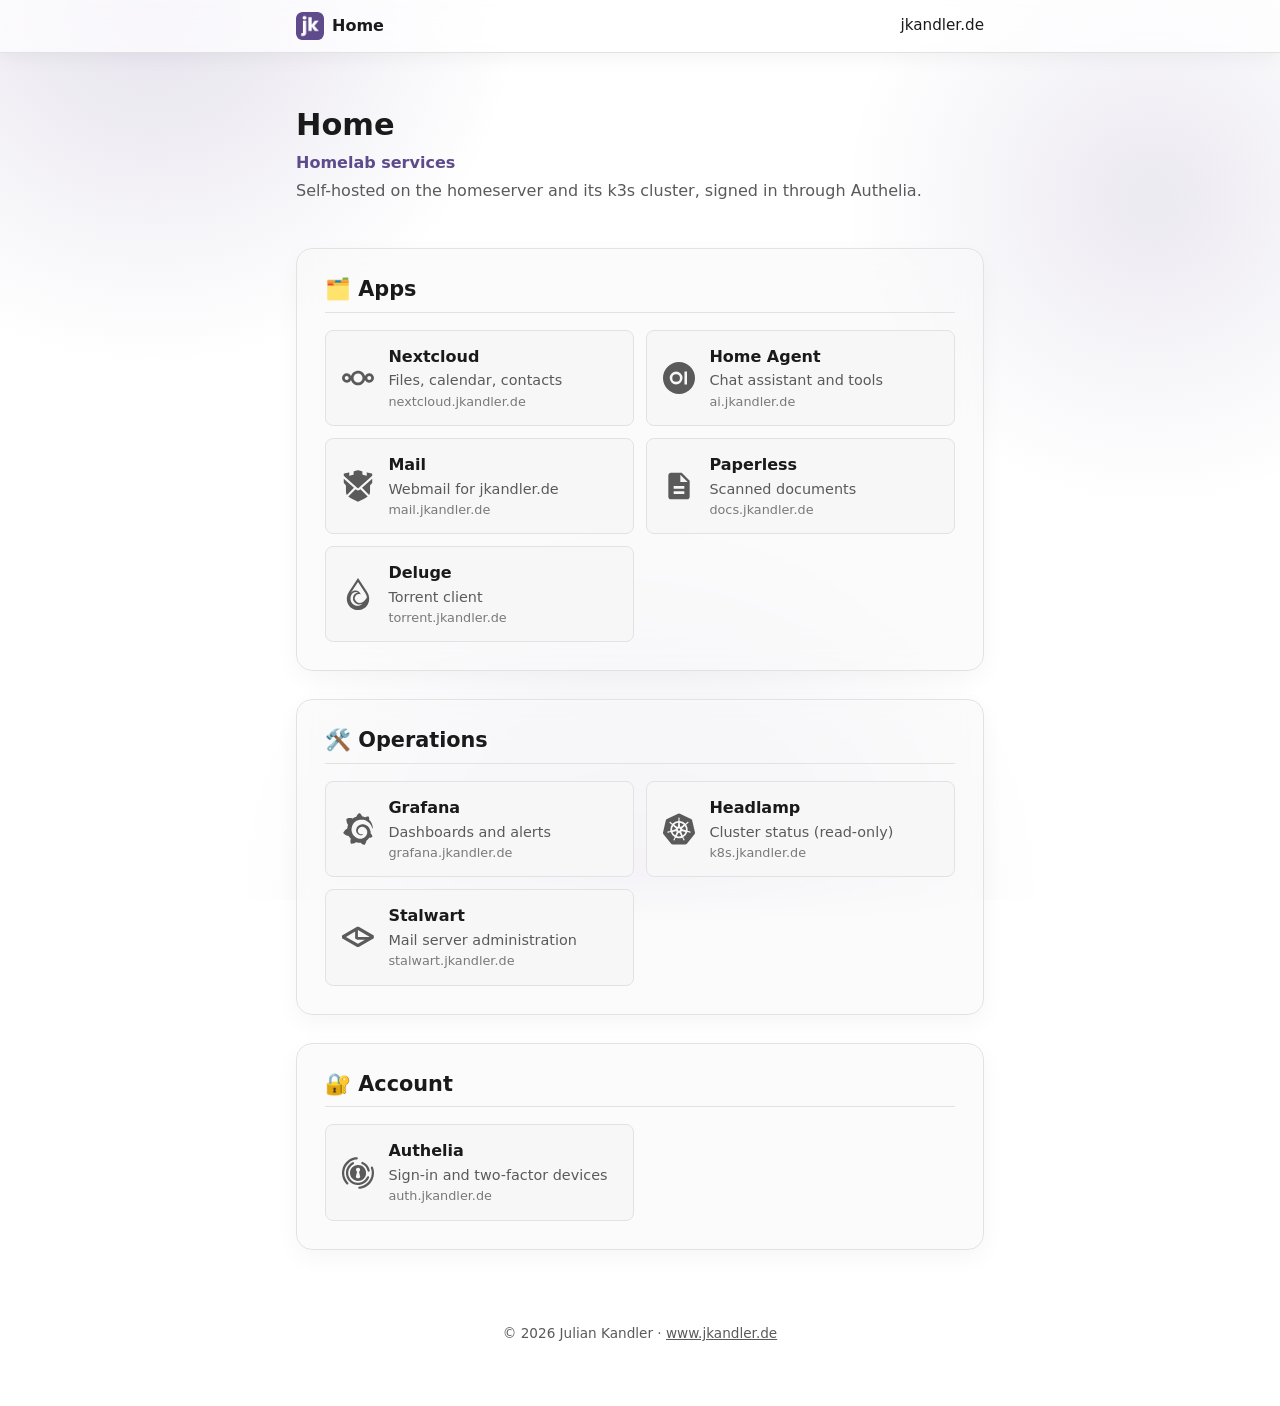
==== argocd/landing-page/files/index.html @ 65f0812f "Hand the landing page over to Argo CD A removed block with destroy = false drops module.landing_page" ====
<!DOCTYPE html>
<html lang="en">
<head>
  <meta charset="utf-8">
  <meta name="viewport" content="width=device-width, initial-scale=1">
  <title>Home · Julian Kandler</title>
  <link rel="icon" href="favicon-128.png" type="image/png">
  <link rel="stylesheet" href="style.css">
</head>
<body>
  <header class="topbar">
    <div class="topbar-inner">
      <span class="brand"><img class="brand-logo" src="favicon-128.png" width="32" height="32" alt="">Home</span>
      <a class="topbar-link" href="https://www.jkandler.de/">jkandler.de</a>
    </div>
  </header>

  <header class="hero">
    <h1>Home</h1>
    <p class="title">Homelab services</p>
    <p class="tagline">Self-hosted on the homeserver and its k3s cluster, signed in through Authelia.</p>
  </header>

  <main>
    <section aria-labelledby="apps-heading">
      <h2 id="apps-heading">🗂️ Apps</h2>
      <ul class="services">
        <li>
          <a href="https://nextcloud.jkandler.de/">
            <svg class="icon" viewBox="0 0 24 24" aria-hidden="true"><path d="M12.018 6.537c-2.5 0-4.6 1.712-5.241 4.015-.56-1.232-1.793-2.105-3.225-2.105A3.569 3.569 0 0 0 0 12a3.569 3.569 0 0 0 3.552 3.553c1.432 0 2.664-.874 3.224-2.106.641 2.304 2.742 4.016 5.242 4.016 2.487 0 4.576-1.693 5.231-3.977.569 1.21 1.783 2.067 3.198 2.067A3.568 3.568 0 0 0 24 12a3.569 3.569 0 0 0-3.553-3.553c-1.416 0-2.63.858-3.199 2.067-.654-2.284-2.743-3.978-5.23-3.977zm0 2.085c1.878 0 3.378 1.5 3.378 3.378 0 1.878-1.5 3.378-3.378 3.378A3.362 3.362 0 0 1 8.641 12c0-1.878 1.5-3.378 3.377-3.378zm-8.466 1.91c.822 0 1.467.645 1.467 1.468s-.644 1.467-1.467 1.468A1.452 1.452 0 0 1 2.085 12c0-.823.644-1.467 1.467-1.467zm16.895 0c.823 0 1.468.645 1.468 1.468s-.645 1.468-1.468 1.468A1.452 1.452 0 0 1 18.98 12c0-.823.644-1.467 1.467-1.467z"/></svg>
            <span class="text"><span class="label">Nextcloud</span><span class="description">Files, calendar, contacts</span><span class="host">nextcloud.jkandler.de</span></span>
          </a>
        </li>
        <li>
          <a href="https://ai.jkandler.de/">
            <svg class="icon" viewBox="0 0 500 500" aria-hidden="true"><path fill-rule="evenodd" d="M0 250a250 250 0 1 0 500 0 250 250 0 1 0-500 0zm335-100h40v200h-40zm-130 0a100 100 0 1 0 0 200 100 100 0 1 0 0-200zm0 40a60 60 0 1 1 0 120 60 60 0 1 1 0-120z"/></svg>
            <span class="text"><span class="label">Home Agent</span><span class="description">Chat assistant and tools</span><span class="host">ai.jkandler.de</span></span>
          </a>
        </li>
        <li>
          <a href="https://mail.jkandler.de/">
            <svg class="icon" viewBox="0 0 1000 1000" aria-hidden="true"><path d="M 373.467 557.247 L 55.226 271.52 L 55.226 385.564 C 55.226 398.153 62.453 415.6 71.355 424.501 L 107.525 460.671 C 116.426 469.573 123.653 487.02 123.653 499.609 L 123.653 682.08 C 123.655 718.462 133.336 750.017 152.047 778.668 L 373.467 557.247 Z"/><path d="M 626.533 557.247 L 944.774 271.52 L 944.774 396.969 C 944.774 403.263 941.16 411.987 936.709 416.437 L 884.411 468.736 C 879.96 473.186 876.347 481.91 876.347 488.204 L 876.347 682.08 C 876.345 718.462 866.664 750.017 847.953 778.668 L 626.533 557.247 Z"/><path d="M 500 638.743 L 500 638.743 C 466.206 638.738 448.855 625.316 424.448 603.033 L 197.809 829.672 C 261.382 884.635 364.213 931.859 500 990 Q 500 990 500 990 C 635.787 931.859 738.618 884.635 802.191 829.672 L 575.552 603.033 C 551.145 625.316 533.794 638.738 500 638.743 Z"/><path d="M 483.028 563.647 L 63.713 187.183 C 59.029 182.978 55.226 174.454 55.226 168.159 L 55.226 122.542 C 55.226 116.247 60.206 109.988 66.339 108.573 L 215.181 74.225 C 221.314 72.809 226.293 76.77 226.293 83.065 L 226.293 176.92 L 352.034 147.895 C 358.167 146.479 363.147 140.219 363.147 133.925 L 363.147 51.483 C 363.147 45.189 368.126 38.93 374.259 37.514 L 488.888 11.061 C 495.021 9.646 504.979 9.646 511.112 11.061 L 625.741 37.514 C 631.874 38.93 636.853 45.189 636.853 51.483 L 636.853 133.925 C 636.853 140.219 641.833 146.479 647.966 147.895 L 773.707 176.92 L 773.707 83.065 C 773.707 76.77 778.686 72.809 784.819 74.225 L 933.661 108.573 C 939.794 109.988 944.774 116.247 944.774 122.542 L 944.774 168.159 C 944.774 174.454 940.971 182.978 936.287 187.183 L 516.972 563.647 C 507.605 572.056 492.395 572.056 483.028 563.647 Z"/></svg>
            <span class="text"><span class="label">Mail</span><span class="description">Webmail for jkandler.de</span><span class="host">mail.jkandler.de</span></span>
          </a>
        </li>
        <li>
          <a href="https://docs.jkandler.de/">
            <svg class="icon" viewBox="0 0 24 24" aria-hidden="true"><path d="M14 2H6c-1.1 0-2 .9-2 2v16c0 1.1.9 2 2 2h12c1.1 0 2-.9 2-2V8l-6-6zm2 16H8v-2h8v2zm0-4H8v-2h8v2zm-3-5V3.5L18.5 9H13z"/></svg>
            <span class="text"><span class="label">Paperless</span><span class="description">Scanned documents</span><span class="host">docs.jkandler.de</span></span>
          </a>
        </li>
        <li>
          <a href="https://torrent.jkandler.de/">
            <svg class="icon" viewBox="0 0 24 24" aria-hidden="true"><path d="M18.766 10.341 12.006 0l-6.77 10.342c-1.945 2.97-2.191 6.432-.66 9.264C6.04 22.316 8.885 24 12.001 24c3.113 0 5.957-1.681 7.421-4.388 1.532-2.832 1.287-6.297-.657-9.27zm-10.082 6.9c1.433 2.554 3.608 3.045 6.585 2.102-1.7 1.848-5.188 2.337-7.557-.302-1.63-1.817-1.773-4.351-.642-6.468 1.132-2.117 3.388-2.706 5.012-1.551-3.723.09-4.43 4.38-3.398 6.218zm8.72-6.009c.723 1.107 1.152 2.267 1.314 3.418-3.354 5.763-7.862 4.879-9.062 1.377-.554-1.618 1.19-5.08 4.514-3.725-1.296-2.838-4.238-4.017-6.911-1.809a5.099 5.099 0 0 0-.609.66l5.355-8.179 5.398 8.258z"/></svg>
            <span class="text"><span class="label">Deluge</span><span class="description">Torrent client</span><span class="host">torrent.jkandler.de</span></span>
          </a>
        </li>
      </ul>
    </section>

    <section aria-labelledby="ops-heading">
      <h2 id="ops-heading">🛠️ Operations</h2>
      <ul class="services">
        <li>
          <a href="https://grafana.jkandler.de/">
            <svg class="icon" viewBox="0 0 24 24" aria-hidden="true"><path d="M23.02 10.59a8.578 8.578 0 0 0-.862-3.034 8.911 8.911 0 0 0-1.789-2.445c.337-1.342-.413-2.505-.413-2.505-1.292-.08-2.113.4-2.416.62-.052-.02-.102-.044-.154-.064-.22-.089-.446-.172-.677-.247-.231-.073-.47-.14-.711-.197a9.867 9.867 0 0 0-.875-.161C14.557.753 12.94 0 12.94 0c-1.804 1.145-2.147 2.744-2.147 2.744l-.018.093c-.098.029-.2.057-.298.088-.138.042-.275.094-.413.143-.138.055-.275.107-.41.166a8.869 8.869 0 0 0-1.557.87l-.063-.029c-2.497-.955-4.716.195-4.716.195-.203 2.658.996 4.33 1.235 4.636a11.608 11.608 0 0 0-.607 2.635C1.636 12.677.953 15.014.953 15.014c1.926 2.214 4.171 2.351 4.171 2.351.003-.002.006-.002.006-.005.285.509.615.994.986 1.446.156.19.32.371.488.548-.704 2.009.099 3.68.099 3.68 2.144.08 3.553-.937 3.849-1.173a9.784 9.784 0 0 0 3.164.501h.08l.055-.003.107-.002.103-.005.003.002c1.01 1.44 2.788 1.646 2.788 1.646 1.264-1.332 1.337-2.653 1.337-2.94v-.058c0-.02-.003-.039-.003-.06.265-.187.52-.387.758-.6a7.875 7.875 0 0 0 1.415-1.7c1.43.083 2.437-.885 2.437-.885-.236-1.49-1.085-2.216-1.264-2.354l-.018-.013-.016-.013a.217.217 0 0 1-.031-.02c.008-.092.016-.18.02-.27.011-.162.016-.323.016-.48v-.253l-.005-.098-.008-.135a1.891 1.891 0 0 0-.01-.13c-.003-.042-.008-.083-.013-.125l-.016-.124-.018-.122a6.215 6.215 0 0 0-2.032-3.73 6.015 6.015 0 0 0-3.222-1.46 6.292 6.292 0 0 0-.85-.048l-.107.002h-.063l-.044.003-.104.008a4.777 4.777 0 0 0-3.335 1.695c-.332.4-.592.84-.768 1.297a4.594 4.594 0 0 0-.312 1.817l.003.091c.005.055.007.11.013.164a3.615 3.615 0 0 0 .698 1.82 3.53 3.53 0 0 0 1.827 1.282c.33.098.66.14.971.137.039 0 .078 0 .114-.002l.063-.003c.02 0 .041-.003.062-.003.034-.002.065-.007.099-.01.007 0 .018-.003.028-.003l.031-.005.06-.008a1.18 1.18 0 0 0 .112-.02c.036-.008.072-.013.109-.024a2.634 2.634 0 0 0 .914-.415c.028-.02.056-.041.085-.065a.248.248 0 0 0 .039-.35.244.244 0 0 0-.309-.06l-.078.042c-.09.044-.184.083-.283.116a2.476 2.476 0 0 1-.475.096c-.028.003-.054.006-.083.006l-.083.002c-.026 0-.054 0-.08-.002l-.102-.006h-.012l-.024.006c-.016-.003-.031-.003-.044-.006-.031-.002-.06-.007-.091-.01a2.59 2.59 0 0 1-.724-.213 2.557 2.557 0 0 1-.667-.438 2.52 2.52 0 0 1-.805-1.475 2.306 2.306 0 0 1-.029-.444l.006-.122v-.023l.002-.031c.003-.021.003-.04.005-.06a3.163 3.163 0 0 1 1.352-2.29 3.12 3.12 0 0 1 .937-.43 2.946 2.946 0 0 1 .776-.101h.06l.07.002.045.003h.026l.07.005a4.041 4.041 0 0 1 1.635.49 3.94 3.94 0 0 1 1.602 1.662 3.77 3.77 0 0 1 .397 1.414l.005.076.003.075c.002.026.002.05.002.075 0 .024.003.052 0 .07v.065l-.002.073-.008.174a6.195 6.195 0 0 1-.08.639 5.1 5.1 0 0 1-.267.927 5.31 5.31 0 0 1-.624 1.13 5.052 5.052 0 0 1-3.237 2.014 4.82 4.82 0 0 1-.649.066l-.039.003h-.287a6.607 6.607 0 0 1-1.716-.265 6.776 6.776 0 0 1-3.4-2.274 6.75 6.75 0 0 1-.746-1.15 6.616 6.616 0 0 1-.714-2.596l-.005-.083-.002-.02v-.056l-.003-.073v-.096l-.003-.104v-.07l.003-.163c.008-.22.026-.45.054-.678a8.707 8.707 0 0 1 .28-1.355c.128-.444.286-.872.473-1.277a7.04 7.04 0 0 1 1.456-2.1 5.925 5.925 0 0 1 .953-.763c.169-.111.343-.213.524-.306.089-.05.182-.091.273-.135.047-.02.093-.042.138-.062a7.177 7.177 0 0 1 .714-.267l.145-.045c.049-.015.098-.026.148-.041.098-.029.197-.052.296-.076.049-.013.1-.02.15-.033l.15-.032.151-.028.076-.013.075-.01.153-.024c.057-.01.114-.013.171-.023l.169-.021c.036-.003.073-.008.106-.01l.073-.008.036-.003.042-.002c.057-.003.114-.008.171-.01l.086-.006h.023l.037-.003.145-.007a7.999 7.999 0 0 1 1.708.125 7.917 7.917 0 0 1 2.048.68 8.253 8.253 0 0 1 1.672 1.09l.09.077.089.078c.06.052.114.107.171.159.057.052.112.106.166.16.052.055.107.107.159.164a8.671 8.671 0 0 1 1.41 1.978c.012.026.028.052.04.078l.04.078.075.156c.023.051.05.1.07.153l.065.15a8.848 8.848 0 0 1 .45 1.34.19.19 0 0 0 .201.142.186.186 0 0 0 .172-.184c.01-.246.002-.532-.024-.856z"/></svg>
            <span class="text"><span class="label">Grafana</span><span class="description">Dashboards and alerts</span><span class="host">grafana.jkandler.de</span></span>
          </a>
        </li>
        <li>
          <a href="https://k8s.jkandler.de/">
            <svg class="icon" viewBox="0 0 24 24" aria-hidden="true"><path d="M10.204 14.35l.007.01-.999 2.413a5.171 5.171 0 0 1-2.075-2.597l2.578-.437.004.005a.44.44 0 0 1 .484.606zm-.833-2.129a.44.44 0 0 0 .173-.756l.002-.011L7.585 9.7a5.143 5.143 0 0 0-.73 3.255l2.514-.725.002-.009zm1.145-1.98a.44.44 0 0 0 .699-.337l.01-.005.15-2.62a5.144 5.144 0 0 0-3.01 1.442l2.147 1.523.004-.002zm.76 2.75l.723.349.722-.347.18-.78-.5-.623h-.804l-.5.623.179.779zm1.5-3.095a.44.44 0 0 0 .7.336l.008.003 2.134-1.513a5.188 5.188 0 0 0-2.992-1.442l.148 2.615.002.001zm10.876 5.97l-5.773 7.181a1.6 1.6 0 0 1-1.248.594l-9.261.003a1.6 1.6 0 0 1-1.247-.596l-5.776-7.18a1.583 1.583 0 0 1-.307-1.34L2.1 5.573c.108-.47.425-.864.863-1.073L11.305.513a1.606 1.606 0 0 1 1.385 0l8.345 3.985c.438.209.755.604.863 1.073l2.062 8.955c.108.47-.005.963-.308 1.34zm-3.289-2.057c-.042-.01-.103-.026-.145-.034-.174-.033-.315-.025-.479-.038-.35-.037-.638-.067-.895-.148-.105-.04-.18-.165-.216-.216l-.201-.059a6.45 6.45 0 0 0-.105-2.332 6.465 6.465 0 0 0-.936-2.163c.052-.047.15-.133.177-.159.008-.09.001-.183.094-.282.197-.185.444-.338.743-.522.142-.084.273-.137.415-.242.032-.024.076-.062.11-.089.24-.191.295-.52.123-.736-.172-.216-.506-.236-.745-.045-.034.027-.08.062-.111.088-.134.116-.217.23-.33.35-.246.25-.45.458-.673.609-.097.056-.239.037-.303.033l-.19.135a6.545 6.545 0 0 0-4.146-2.003l-.012-.223c-.065-.062-.143-.115-.163-.25-.022-.268.015-.557.057-.905.023-.163.061-.298.068-.475.001-.04-.001-.099-.001-.142 0-.306-.224-.555-.5-.555-.275 0-.499.249-.499.555l.001.014c0 .041-.002.092 0 .128.006.177.044.312.067.475.042.348.078.637.056.906a.545.545 0 0 1-.162.258l-.012.211a6.424 6.424 0 0 0-4.166 2.003 8.373 8.373 0 0 1-.18-.128c-.09.012-.18.04-.297-.029-.223-.15-.427-.358-.673-.608-.113-.12-.195-.234-.329-.349-.03-.026-.077-.062-.111-.088a.594.594 0 0 0-.348-.132.481.481 0 0 0-.398.176c-.172.216-.117.546.123.737l.007.005.104.083c.142.105.272.159.414.242.299.185.546.338.743.522.076.082.09.226.1.288l.16.143a6.462 6.462 0 0 0-1.02 4.506l-.208.06c-.055.072-.133.184-.215.217-.257.081-.546.11-.895.147-.164.014-.305.006-.48.039-.037.007-.09.02-.133.03l-.004.002-.007.002c-.295.071-.484.342-.423.608.061.267.349.429.645.365l.007-.001.01-.003.129-.029c.17-.046.294-.113.448-.172.33-.118.604-.217.87-.256.112-.009.23.069.288.101l.217-.037a6.5 6.5 0 0 0 2.88 3.596l-.09.218c.033.084.069.199.044.282-.097.252-.263.517-.452.813-.091.136-.185.242-.268.399-.02.037-.045.095-.064.134-.128.275-.034.591.213.71.248.12.556-.007.69-.282v-.002c.02-.039.046-.09.062-.127.07-.162.094-.301.144-.458.132-.332.205-.68.387-.897.05-.06.13-.082.215-.105l.113-.205a6.453 6.453 0 0 0 4.609.012l.106.192c.086.028.18.042.256.155.136.232.229.507.342.84.05.156.074.295.145.457.016.037.043.09.062.129.133.276.442.402.69.282.247-.118.341-.435.213-.71-.02-.039-.045-.096-.065-.134-.083-.156-.177-.261-.268-.398-.19-.296-.346-.541-.443-.793-.04-.13.007-.21.038-.294-.018-.022-.059-.144-.083-.202a6.499 6.499 0 0 0 2.88-3.622c.064.01.176.03.213.038.075-.05.144-.114.28-.104.266.039.54.138.87.256.154.06.277.128.448.173.036.01.088.019.13.028l.009.003.007.001c.297.064.584-.098.645-.365.06-.266-.128-.537-.423-.608zM16.4 9.701l-1.95 1.746v.005a.44.44 0 0 0 .173.757l.003.01 2.526.728a5.199 5.199 0 0 0-.108-1.674A5.208 5.208 0 0 0 16.4 9.7zm-4.013 5.325a.437.437 0 0 0-.404-.232.44.44 0 0 0-.372.233h-.002l-1.268 2.292a5.164 5.164 0 0 0 3.326.003l-1.27-2.296h-.01zm1.888-1.293a.44.44 0 0 0-.27.036.44.44 0 0 0-.214.572l-.003.004 1.01 2.438a5.15 5.15 0 0 0 2.081-2.615l-2.6-.44-.004.005z"/></svg>
            <span class="text"><span class="label">Headlamp</span><span class="description">Cluster status (read-only)</span><span class="host">k8s.jkandler.de</span></span>
          </a>
        </li>
        <li>
          <a href="https://stalwart.jkandler.de/">
            <svg class="icon" viewBox="99.5 67.6 94.9 94.9" aria-hidden="true"><path d="M149.1,84.7h-4.8l-44.8,25.9v8.3l44.8,25.9h4.8l44.8-25.9v-8.3L149.1,84.7z M182,114.7h-35.3V94.4L182,114.7z M146.7,135.1l-35.3-20.4l27-15.6v15.6v4.1v0.5l6.3,3.6h22.9L146.7,135.1z"/></svg>
            <span class="text"><span class="label">Stalwart</span><span class="description">Mail server administration</span><span class="host">stalwart.jkandler.de</span></span>
          </a>
        </li>
      </ul>
    </section>

    <section aria-labelledby="account-heading">
      <h2 id="account-heading">🔐 Account</h2>
      <ul class="services">
        <li>
          <a href="https://auth.jkandler.de/">
            <svg class="icon" viewBox="0 0 24 24" aria-hidden="true"><path d="M10.624.191c-.324.023-.655.011-.97.073-2.883.568-5.244 2.01-7.074 4.3C1.42 6.014.624 7.652.243 9.48c-.25 1.2-.294 2.402-.191 3.627.237 2.832 1.377 5.233 3.345 7.26.332.341.775.348 1.1.055.39-.35.442-.735.124-1.149-.271-.353-.588-.671-.85-1.03-1.625-2.208-2.343-4.674-2.04-7.411.305-2.773 1.6-5.022 3.723-6.795 1.517-1.267 3.288-1.983 5.248-2.24.272-.037.552-.083.803-.186.32-.132.478-.564.4-.923-.085-.384-.355-.483-.702-.477-.194.004-.387 0-.58 0v-.02zm4.639 3.41c-.312-.008-.582.197-.722.512-.176.4-.027.854.367 1.096.123.075.256.134.385.199 1.485.737 2.619 1.834 3.319 3.342.257.554.423 1.15.636 1.726.162.441.509.656.92.579.425-.08.67-.392.668-.952-.016-.081-.035-.261-.082-.435-.535-1.97-1.579-3.616-3.21-4.847-.598-.453-1.28-.812-1.958-1.14a.782.782 0 0 0-.323-.08zm-6.939.23a.903.903 0 0 0-.492.144c-.648.388-1.325.764-1.88 1.266-2.323 2.098-3.262 4.755-2.905 7.84.55 4.74 4.6 8.021 8.9 7.904l.868-.001a.99.99 0 0 0 .109-.007c2.491-.312 4.58-1.387 6.146-3.36.488-.615.86-1.336 1.2-2.049.248-.523-.032-.982-.56-1.12-.38-.1-.72.112-.974.509-.473.737-.89 1.54-1.491 2.16-1.479 1.52-3.322 2.28-5.466 2.199-2.405-.091-4.337-1.127-5.758-3.056-1.088-1.475-1.49-3.168-1.32-4.984.184-1.987 1.038-3.644 2.57-4.927.423-.354.908-.633 1.365-.946.458-.314.568-.715.314-1.15-.153-.262-.371-.413-.626-.422zm3.417 2.167C8.724 6.056 6.02 8.625 6 12 5.98 15.29 8.712 18.017 12 18.02c3.339.005 6.078-2.618 6.062-6.025C18.048 8.45 15.192 5.911 12.034 6a5.726 5.726 0 0 0-.293-.002zm10.752 1.164a.91.91 0 0 0-.137.002c-.404.033-.642.295-.74.646-.053.187-.01.432.064.62a9.546 9.546 0 0 1 .648 3.753 9.994 9.994 0 0 1-1.32 4.76c-1.617 2.84-4.04 4.53-7.243 5.12-.343.063-.694.095-1.033.174-.434.103-.688.473-.641.882.044.38.34.646.769.684.132.012.265.002.398.002l-.001-.003c.145 0 .29.005.434-.002.084-.004.167-.028.25-.04 1.847-.282 3.518-.99 5.037-2.068 1.708-1.213 3.001-2.78 3.897-4.665 1.1-2.317 1.375-4.752.906-7.264-.13-.694-.354-1.376-.584-2.046-.125-.362-.389-.537-.704-.555zm-10.449.862c.13 0 .261.016.392.05.708.18 1.16.787 1.158 1.553.027.504-.211.888-.588 1.183-.207.163-.236.32-.176.558.264 1.052.52 2.107.763 3.164.13.568-.019.872-.522 1.174-.675.404-1.666.354-2.29-.13-.315-.244-.427-.573-.331-.966.252-1.031.494-2.064.762-3.09.086-.33.041-.554-.225-.794-.581-.523-.682-1.253-.317-1.903a1.57 1.57 0 0 1 1.374-.8z"/></svg>
            <span class="text"><span class="label">Authelia</span><span class="description">Sign-in and two-factor devices</span><span class="host">auth.jkandler.de</span></span>
          </a>
        </li>
      </ul>
    </section>
  </main>

  <footer class="site-footer">
    <p>&copy; 2026 Julian Kandler · <a href="https://www.jkandler.de/">www.jkandler.de</a></p>
  </footer>
</body>
</html>
---- argocd/landing-page/files/style.css ----
/* Tokens and surfaces follow www.jkandler.de (KandlerLi/website/site/style.css). */

:root {
  color-scheme: light dark;
  --bg: #ffffff;
  --fg: #1a1a1a;
  --muted: #5a5a5a;
  --accent: #5f4b8b;
  --border: #e2e2e2;
  --card-bg: #f7f7f8;
  --max-width: 46rem;
  --topbar-height: 3.25rem;
}

@media (prefers-color-scheme: dark) {
  :root {
    --bg: #14161a;
    --fg: #eaeaea;
    --muted: #a3a3a3;
    --accent: #a695d6;
    --border: #2a2d33;
    --card-bg: #1c1f24;
  }
}

* {
  box-sizing: border-box;
}

body {
  margin: 0;
  background-color: var(--bg);
  color: var(--fg);
  font-family: system-ui, -apple-system, "Segoe UI", Roboto, sans-serif;
  line-height: 1.55;
}

@supports (background: color-mix(in srgb, red 50%, transparent)) {
  body {
    background-image:
      radial-gradient(38rem 38rem at 12% 0%, color-mix(in srgb, var(--accent) 16%, transparent), transparent 60%),
      radial-gradient(32rem 32rem at 90% 22%, color-mix(in srgb, var(--accent) 12%, transparent), transparent 60%),
      radial-gradient(42rem 42rem at 50% 100%, color-mix(in srgb, var(--accent) 10%, transparent), transparent 60%);
    background-repeat: no-repeat;
    background-attachment: fixed;
  }
}

main,
.hero,
.topbar-inner {
  max-width: var(--max-width);
  margin: 0 auto;
  padding: 0 1.5rem;
}

/* Topbar */

.topbar {
  position: sticky;
  top: 0;
  z-index: 50;
  background: var(--bg);
  border-bottom: 1px solid var(--border);
  box-shadow: 0 1px 0 rgba(255, 255, 255, 0.12) inset, 0 4px 20px rgba(0, 0, 0, 0.05);
}

.topbar-inner {
  display: flex;
  align-items: center;
  height: var(--topbar-height);
}

.brand {
  font-weight: 700;
  margin-right: auto;
  display: flex;
  align-items: center;
  gap: 0.5rem;
}

.brand-logo {
  width: 1.75rem;
  height: 1.75rem;
  border-radius: 0.4rem;
}

.topbar-link {
  color: var(--fg);
  text-decoration: none;
  font-size: 0.95rem;
}

.topbar-link:hover {
  color: var(--accent);
}

/* Hero */

.hero {
  padding-top: 3rem;
  padding-bottom: 1rem;
}

.hero h1 {
  margin: 0;
  font-size: 1.9rem;
}

.title {
  margin: 0.15rem 0 0;
  font-weight: 600;
  color: var(--accent);
}

.tagline {
  margin: 0.25rem 0 0;
  color: var(--muted);
}

/* Sections */

section {
  background: var(--card-bg);
  border: 1px solid var(--border);
  border-radius: 1rem;
  padding: 1.5rem 1.75rem 1.75rem;
  margin: 1.75rem 0;
  box-shadow: inset 0 1px 0 rgba(255, 255, 255, 0.15), 0 8px 24px rgba(0, 0, 0, 0.04);
}

@supports (backdrop-filter: blur(1px)) or (-webkit-backdrop-filter: blur(1px)) {
  .topbar {
    background: color-mix(in srgb, var(--bg) 70%, transparent);
    -webkit-backdrop-filter: blur(16px) saturate(160%);
    backdrop-filter: blur(16px) saturate(160%);
  }

  section {
    background: color-mix(in srgb, var(--card-bg) 55%, transparent);
    -webkit-backdrop-filter: blur(16px) saturate(160%);
    backdrop-filter: blur(16px) saturate(160%);
  }
}

h2 {
  font-size: 1.3rem;
  border-bottom: 1px solid var(--border);
  padding-bottom: 0.4rem;
  margin-top: 0;
}

/* Service tiles */

.services {
  list-style: none;
  margin: 0;
  padding: 0;
  display: grid;
  grid-template-columns: repeat(auto-fill, minmax(16rem, 1fr));
  gap: 0.75rem;
}

.services a {
  display: flex;
  align-items: center;
  gap: 0.9rem;
  height: 100%;
  padding: 0.85rem 1rem;
  background: var(--card-bg);
  border: 1px solid var(--border);
  border-radius: 0.5rem;
  color: var(--fg);
  text-decoration: none;
  transition: border-color 0.15s ease, color 0.15s ease;
}

.services a:hover,
.services a:focus-visible {
  border-color: var(--accent);
}

.services a:hover .icon,
.services a:focus-visible .icon,
.services a:hover .label,
.services a:focus-visible .label {
  color: var(--accent);
}

.icon {
  flex: none;
  width: 2rem;
  height: 2rem;
  fill: currentColor;
  color: var(--muted);
  transition: color 0.15s ease;
}

.text {
  display: flex;
  flex-direction: column;
  min-width: 0;
}

.label {
  font-weight: 600;
}

.description {
  color: var(--muted);
  font-size: 0.9rem;
}

.host {
  color: var(--muted);
  font-size: 0.8rem;
  opacity: 0.8;
}

main {
  padding-bottom: 2rem;
}

.site-footer {
  max-width: var(--max-width);
  margin: 0 auto;
  padding: 0 1.5rem 3rem;
  color: var(--muted);
  font-size: 0.85rem;
  text-align: center;
}

.site-footer a {
  color: var(--muted);
}

.site-footer a:hover {
  color: var(--accent);
}
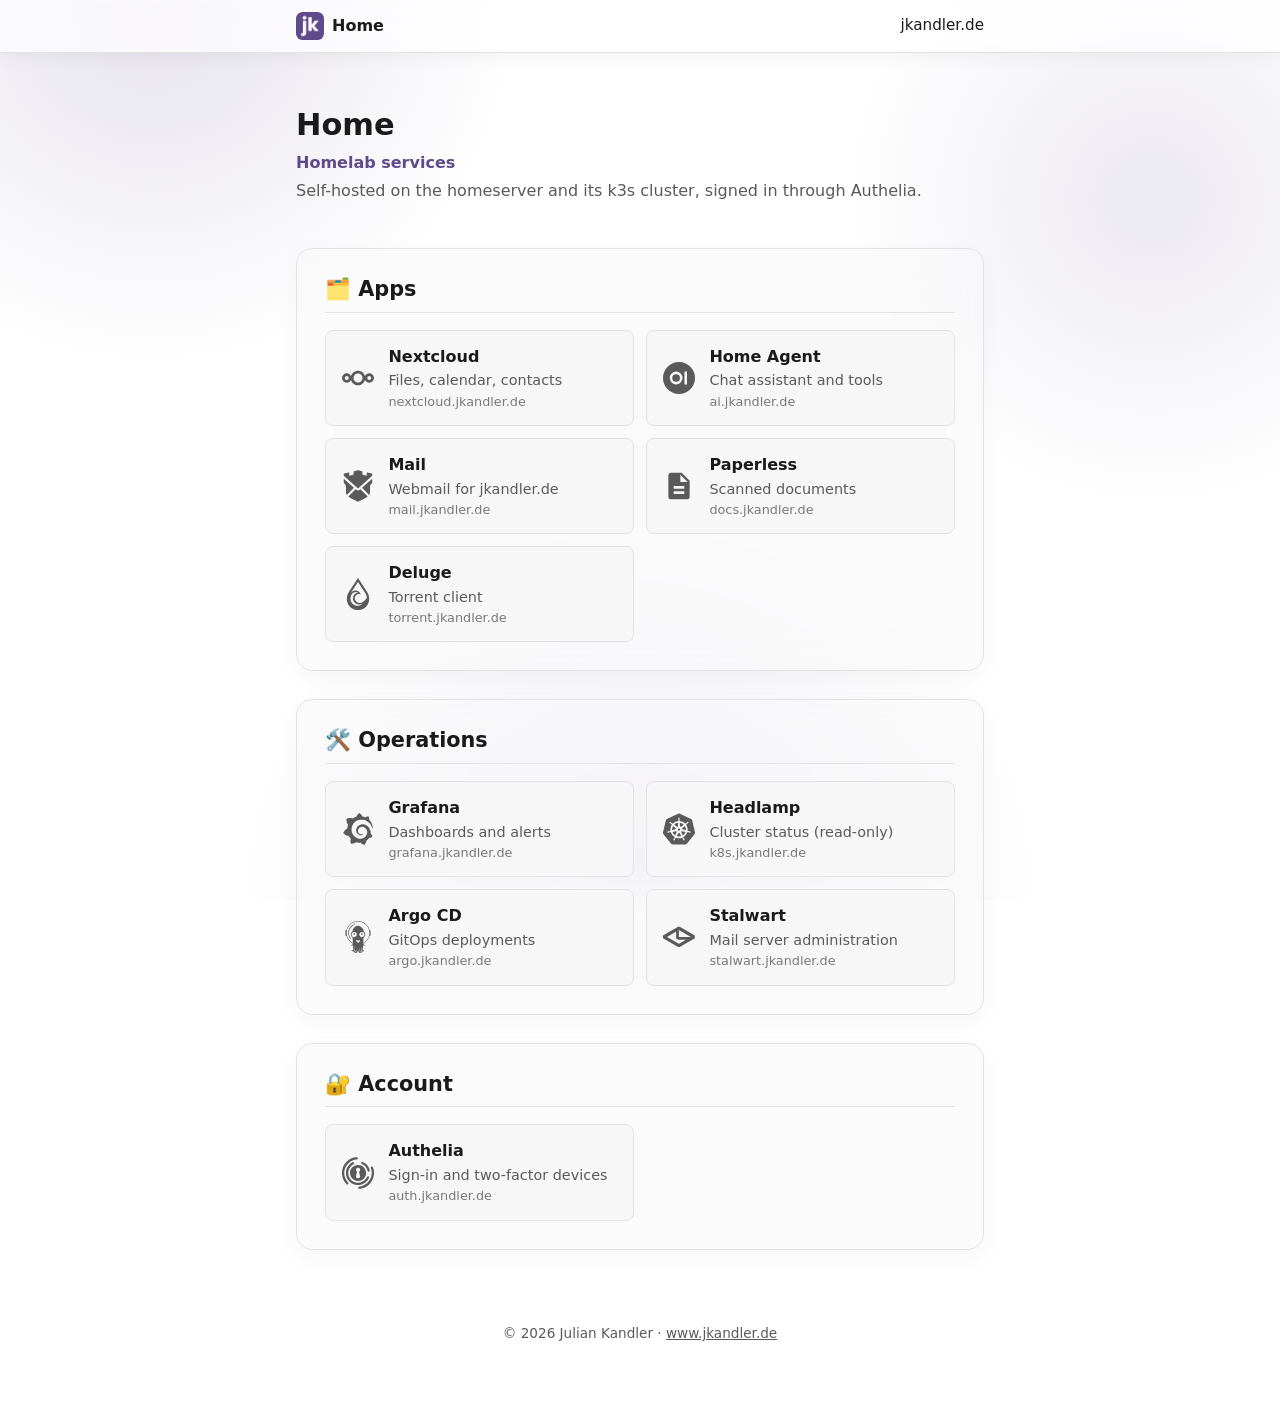
==== commit 54e271ee: "Route argo.jkandler.de to Argo CD behind Authelia Forward-auth on the route, limited by an Authelia " ====
--- a/argocd/landing-page/files/index.html
+++ b/argocd/landing-page/files/index.html
@@ -74,6 +74,12 @@
           </a>
         </li>
         <li>
+          <a href="https://argo.jkandler.de/">
+            <svg class="icon" viewBox="0 0 24 24" aria-hidden="true"><path d="M12.581 0c.436.037.871.1 1.299.186 1.679.383 3.121 1.213 4.382 2.365 1.161 1.06 1.917 2.372 2.335 3.881.089.321.216.56.586.624.205.035.238.245.239.43.003.646.002 1.294.002 1.94l-.002 1.21c-.001.356-.116.479-.466.474-.211-.003-.293.119-.344.291-.146.489-.33.966-.552 1.426-.818 1.682-2.084 2.938-3.688 3.87-.077.045-.155.088-.233.131-.252.137-.258.146-.155.415.114.299.358.529.664.625.269.096.553.134.827.21a.672.672 0 0 1 .236.094c-.066.082-.156.067-.231.082-.36.073-.713.184-1.086.17a1.275 1.275 0 0 1-.438-.064c-.114-.045-.152-.006-.176.109a5.354 5.354 0 0 0-.084.92c-.015.617-.071 1.23-.112 1.844-.042.598-.018.651.558.842.281.094.563.187.842.286.069.024.15.038.192.117-.04.057-.098.035-.146.035-.493.003-.985.005-1.478.001-.524-.005-.806-.282-.845-.803-.055-.762-.12-1.524-.182-2.286a.947.947 0 0 0-.026-.12c-.079.455-.065.879-.084 1.298-.023.528-.008 1.057-.007 1.584 0 .27.086.388.335.483.359.135.711.295 1.114.262.141-.012.276.062.402.129.032.017.073.033.069.073-.004.043-.049.047-.084.045-.657-.019-1.317.065-1.972-.028-.323-.046-.533-.236-.631-.552-.094-.303-.114-.617-.137-.93-.046-.626-.078-1.253-.116-1.88a.222.222 0 0 0-.061-.171.282.282 0 0 0-.031.193c-.002.956-.002 1.911-.001 2.866 0 .388.123.575.494.708.481.172.976.298 1.47.423.11.028.225.047.242.192h-1.852c-.051-.01-.103-.022-.155-.03-.701-.1-1.001-.372-1.143-1.042l-.067-.331-.226-1.103c-.069.12-.118.25-.144.386-.083.399-.151.802-.243 1.2-.113.493-.444.763-.932.857l-.33.063H8.558c.057-.171.216-.185.355-.221.476-.127.96-.223 1.417-.409a.603.603 0 0 0 .397-.521c.058-.435.002-.865-.013-1.296a1.528 1.528 0 0 0-.078-.315.405.405 0 0 0-.071.207c-.026.296-.049.591-.075.886-.038.432-.273.716-.679.81a1.702 1.702 0 0 1-.37.045c-.557.003-1.115-.001-1.673-.005-.048 0-.109.019-.148-.065.178-.103.377-.168.582-.187a5.67 5.67 0 0 0 .939-.193c.42-.114.522-.249.512-.687-.023-.931-.091-1.86-.069-2.791.004-.184.001-.368.001-.551a2.387 2.387 0 0 0-.05.385 40.299 40.299 0 0 1-.186 2.623c-.052.513-.296.748-.804.805-.446.051-.889.002-1.332-.02-.108-.006-.234.012-.339-.064.043-.066.106-.07.16-.087.362-.115.725-.224 1.086-.344.246-.081.35-.235.355-.492a2.241 2.241 0 0 0-.003-.232 45.315 45.315 0 0 1-.105-2.149 5.487 5.487 0 0 0-.035-.478c-.024-.188-.131-.287-.295-.258-.505.092-.99-.006-1.473-.139-.059-.016-.134-.007-.178-.088a.986.986 0 0 1 .285-.09c.255-.052.507-.121.753-.208.312-.112.564-.347.695-.651.089-.203.056-.317-.112-.398-1.418-.683-2.512-1.73-3.391-3.017a8.152 8.152 0 0 1-1.123-2.447c-.067-.246-.156-.3-.383-.26-.306.053-.401.006-.535-.273v-3.49c.144-.303.205-.341.534-.329.235.01.247-.004.309-.242.396-1.508 1.082-2.861 2.171-3.988C6.9 1.42 8.523.631 10.34.203c.456-.108.922-.15 1.387-.203h.854Zm7.974 8.948a7.34 7.34 0 0 0-.048-.938 8.353 8.353 0 0 0-.099-.65c-.598-2.964-2.344-5.02-5.051-6.268-1.553-.715-3.21-.835-4.878-.511-3.248.633-5.396 2.583-6.539 5.652-.436 1.173-.495 2.406-.37 3.65.087.935.339 1.846.745 2.694.585 1.213 1.444 2.207 2.477 3.058.343.286.719.528 1.121.719.235.111.247.105.245-.146.006-.16.003-.32-.009-.48-.125-1.02-.142-2.045-.169-3.069a.392.392 0 0 0-.184-.353c-.385-.268-.713-.592-.921-1.019-.474-.97-.372-2.361.813-3.215.136-.097.217-.19.198-.373a1.724 1.724 0 0 1 .031-.442c.177-1.187.748-2.138 1.722-2.84.68-.492 1.442-.772 2.286-.782.483-.007.953.11 1.414.244 1.609.467 2.846 2.07 2.845 3.697a.64.64 0 0 0 .268.565c.463.371.821.83.943 1.426.22 1.077-.083 1.982-.979 2.634-.266.194-.347.406-.333.698.002.047 0 .095-.002.142l-.062 1.439c-.025.586-.138 1.165-.117 1.754.008.223.006.226.201.128a7.46 7.46 0 0 0 2.393-1.903c1.32-1.577 2.074-3.372 2.059-5.511ZM9.117 12.102c1.489.021 2.443-1.578 1.716-2.879a1.937 1.937 0 0 0-1.699-.991c-1.094-.004-1.954.822-1.958 1.881-.005 1.148.813 1.985 1.941 1.989Zm5.794 0c1.101.002 1.935-.823 1.935-1.917 0-1.091-.846-1.949-1.92-1.947-1.064.003-1.94.866-1.943 1.915-.003 1.105.831 1.948 1.928 1.949Zm-1.472 1.937c-.208.128-.407.277-.63.384-.536.257-1.063.257-1.579-.048-.158-.094-.308-.201-.464-.298-.047-.028-.092-.103-.15-.062-.044.03-.01.1-.001.151.037.179.064.362.082.544.027.565.293.992.742 1.31a.984.984 0 0 0 .791.186c.565-.119 1.025-.614 1.124-1.218.043-.266.005-.544.109-.803a.133.133 0 0 0-.024-.146Zm-8.78-4.92c-.012-1.102.143-2.055.54-2.961.633-1.443 1.642-2.553 2.98-3.374a.378.378 0 0 1 .459.067c.06.06.036.118.01.178a1.09 1.09 0 0 1-.48.51c-1.079.639-1.829 1.571-2.357 2.688a6.325 6.325 0 0 0-.618 2.986c.055 1.309.439 2.516 1.213 3.588.088.104.148.23.173.365.01.08.059.168-.031.228a.312.312 0 0 1-.288.041.502.502 0 0 1-.234-.185c-.72-.979-1.193-2.056-1.331-3.273-.036-.326-.004-.653-.036-.858ZM8.94 2.34a.373.373 0 0 1 .378-.382c.211.001.409.226.416.473.004.138-.309.39-.476.386-.189-.005-.318-.2-.318-.477Zm-.465 7.48a.609.609 0 0 1 .586-.631c.38-.003.671.271.675.633.004.356-.27.622-.639.621-.38-.002-.621-.241-.622-.623Zm6.496.623c-.381-.002-.625-.255-.621-.646a.635.635 0 0 1 .596-.613.656.656 0 0 1 .669.643c.001.354-.275.618-.644.616Z"/></svg>
+            <span class="text"><span class="label">Argo CD</span><span class="description">GitOps deployments</span><span class="host">argo.jkandler.de</span></span>
+          </a>
+        </li>
+        <li>
           <a href="https://stalwart.jkandler.de/">
             <svg class="icon" viewBox="99.5 67.6 94.9 94.9" aria-hidden="true"><path d="M149.1,84.7h-4.8l-44.8,25.9v8.3l44.8,25.9h4.8l44.8-25.9v-8.3L149.1,84.7z M182,114.7h-35.3V94.4L182,114.7z M146.7,135.1l-35.3-20.4l27-15.6v15.6v4.1v0.5l6.3,3.6h22.9L146.7,135.1z"/></svg>
             <span class="text"><span class="label">Stalwart</span><span class="description">Mail server administration</span><span class="host">stalwart.jkandler.de</span></span>
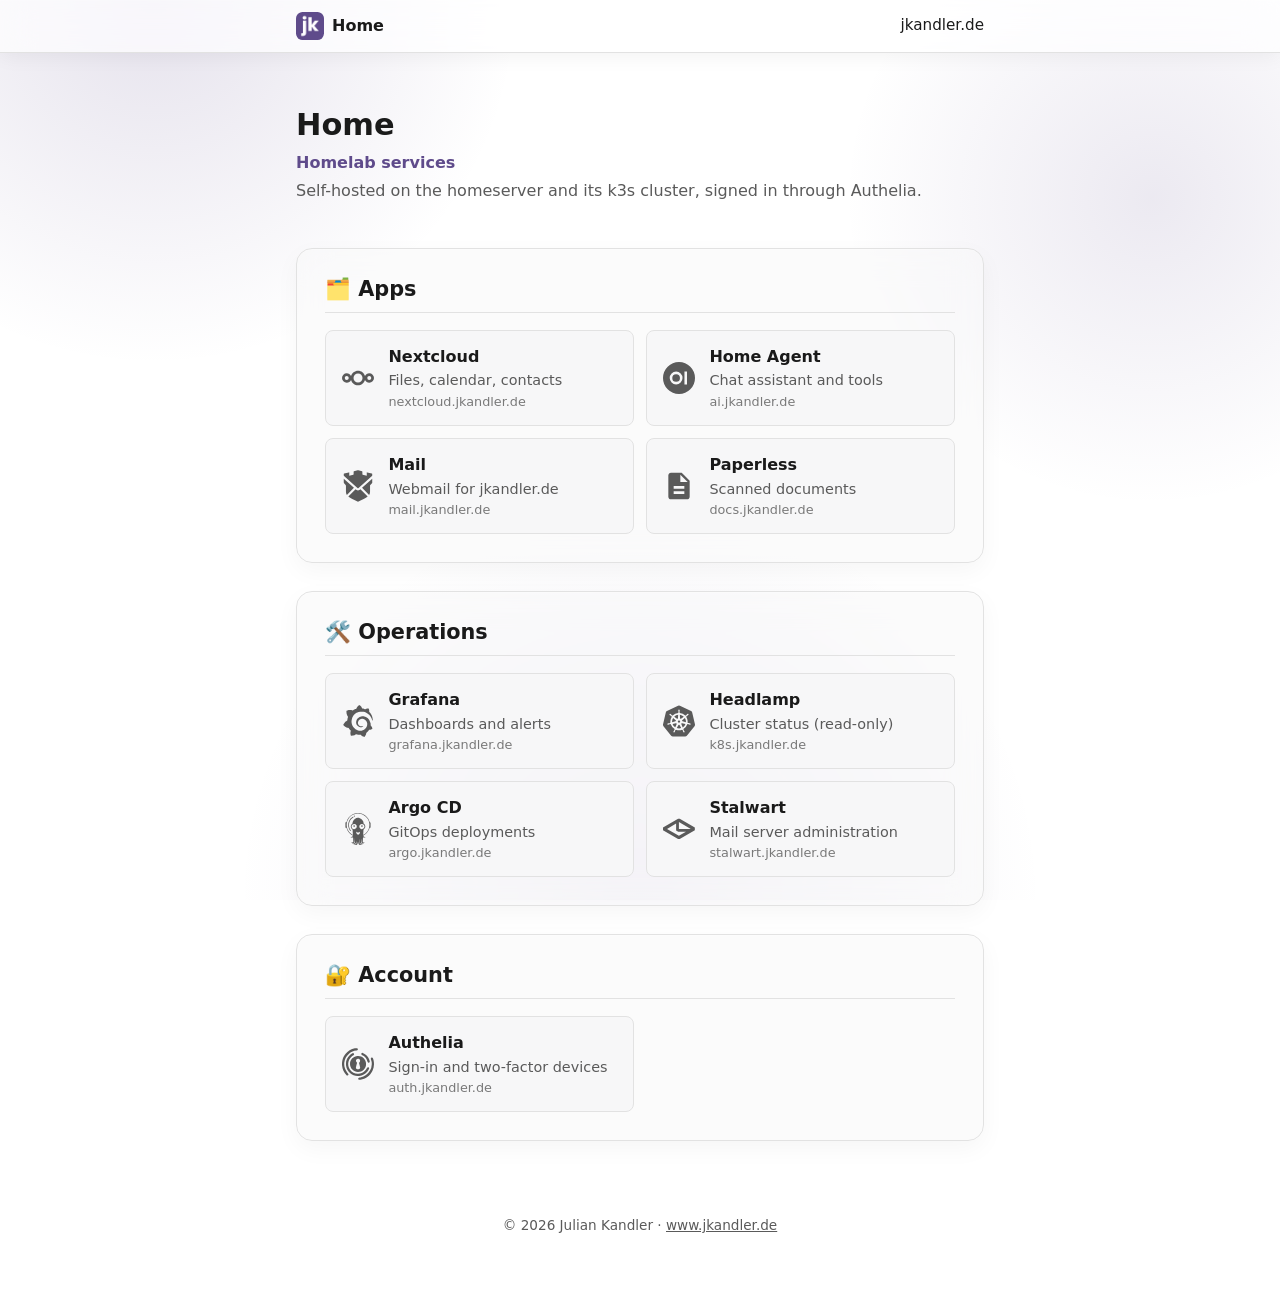
==== commit 357b6957: "Retire qBittorrent, step 1: let Argo CD prune it qBittorrent is unused. Dropping its Deployment, Ser" ====
--- a/argocd/landing-page/files/index.html
+++ b/argocd/landing-page/files/index.html
@@ -47,12 +47,6 @@
           <a href="https://docs.jkandler.de/">
             <svg class="icon" viewBox="0 0 24 24" aria-hidden="true"><path d="M14 2H6c-1.1 0-2 .9-2 2v16c0 1.1.9 2 2 2h12c1.1 0 2-.9 2-2V8l-6-6zm2 16H8v-2h8v2zm0-4H8v-2h8v2zm-3-5V3.5L18.5 9H13z"/></svg>
             <span class="text"><span class="label">Paperless</span><span class="description">Scanned documents</span><span class="host">docs.jkandler.de</span></span>
-          </a>
-        </li>
-        <li>
-          <a href="https://torrent.jkandler.de/">
-            <svg class="icon" viewBox="0 0 24 24" aria-hidden="true"><path d="M18.766 10.341 12.006 0l-6.77 10.342c-1.945 2.97-2.191 6.432-.66 9.264C6.04 22.316 8.885 24 12.001 24c3.113 0 5.957-1.681 7.421-4.388 1.532-2.832 1.287-6.297-.657-9.27zm-10.082 6.9c1.433 2.554 3.608 3.045 6.585 2.102-1.7 1.848-5.188 2.337-7.557-.302-1.63-1.817-1.773-4.351-.642-6.468 1.132-2.117 3.388-2.706 5.012-1.551-3.723.09-4.43 4.38-3.398 6.218zm8.72-6.009c.723 1.107 1.152 2.267 1.314 3.418-3.354 5.763-7.862 4.879-9.062 1.377-.554-1.618 1.19-5.08 4.514-3.725-1.296-2.838-4.238-4.017-6.911-1.809a5.099 5.099 0 0 0-.609.66l5.355-8.179 5.398 8.258z"/></svg>
-            <span class="text"><span class="label">Deluge</span><span class="description">Torrent client</span><span class="host">torrent.jkandler.de</span></span>
           </a>
         </li>
       </ul>
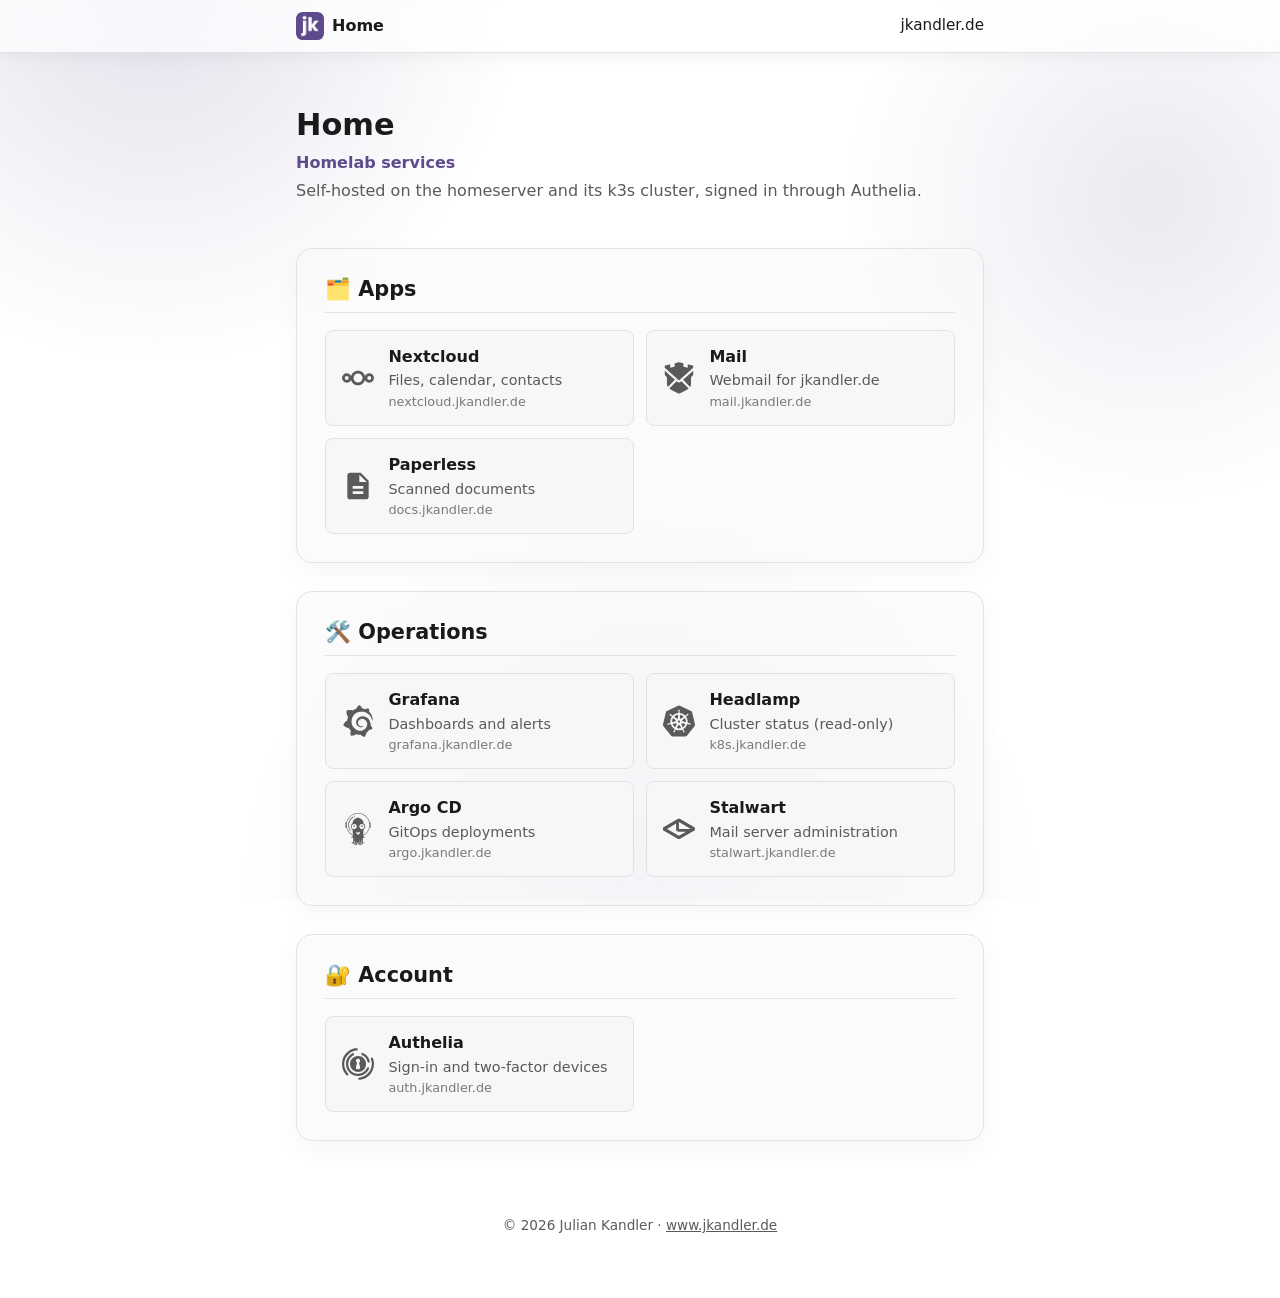
==== commit 91128193: "Retire Open WebUI and home_agent, step 1: let Argo CD prune them Julian set Open WebUI up before kno" ====
--- a/argocd/landing-page/files/index.html
+++ b/argocd/landing-page/files/index.html
@@ -29,12 +29,6 @@
           <a href="https://nextcloud.jkandler.de/">
             <svg class="icon" viewBox="0 0 24 24" aria-hidden="true"><path d="M12.018 6.537c-2.5 0-4.6 1.712-5.241 4.015-.56-1.232-1.793-2.105-3.225-2.105A3.569 3.569 0 0 0 0 12a3.569 3.569 0 0 0 3.552 3.553c1.432 0 2.664-.874 3.224-2.106.641 2.304 2.742 4.016 5.242 4.016 2.487 0 4.576-1.693 5.231-3.977.569 1.21 1.783 2.067 3.198 2.067A3.568 3.568 0 0 0 24 12a3.569 3.569 0 0 0-3.553-3.553c-1.416 0-2.63.858-3.199 2.067-.654-2.284-2.743-3.978-5.23-3.977zm0 2.085c1.878 0 3.378 1.5 3.378 3.378 0 1.878-1.5 3.378-3.378 3.378A3.362 3.362 0 0 1 8.641 12c0-1.878 1.5-3.378 3.377-3.378zm-8.466 1.91c.822 0 1.467.645 1.467 1.468s-.644 1.467-1.467 1.468A1.452 1.452 0 0 1 2.085 12c0-.823.644-1.467 1.467-1.467zm16.895 0c.823 0 1.468.645 1.468 1.468s-.645 1.468-1.468 1.468A1.452 1.452 0 0 1 18.98 12c0-.823.644-1.467 1.467-1.467z"/></svg>
             <span class="text"><span class="label">Nextcloud</span><span class="description">Files, calendar, contacts</span><span class="host">nextcloud.jkandler.de</span></span>
-          </a>
-        </li>
-        <li>
-          <a href="https://ai.jkandler.de/">
-            <svg class="icon" viewBox="0 0 500 500" aria-hidden="true"><path fill-rule="evenodd" d="M0 250a250 250 0 1 0 500 0 250 250 0 1 0-500 0zm335-100h40v200h-40zm-130 0a100 100 0 1 0 0 200 100 100 0 1 0 0-200zm0 40a60 60 0 1 1 0 120 60 60 0 1 1 0-120z"/></svg>
-            <span class="text"><span class="label">Home Agent</span><span class="description">Chat assistant and tools</span><span class="host">ai.jkandler.de</span></span>
           </a>
         </li>
         <li>
